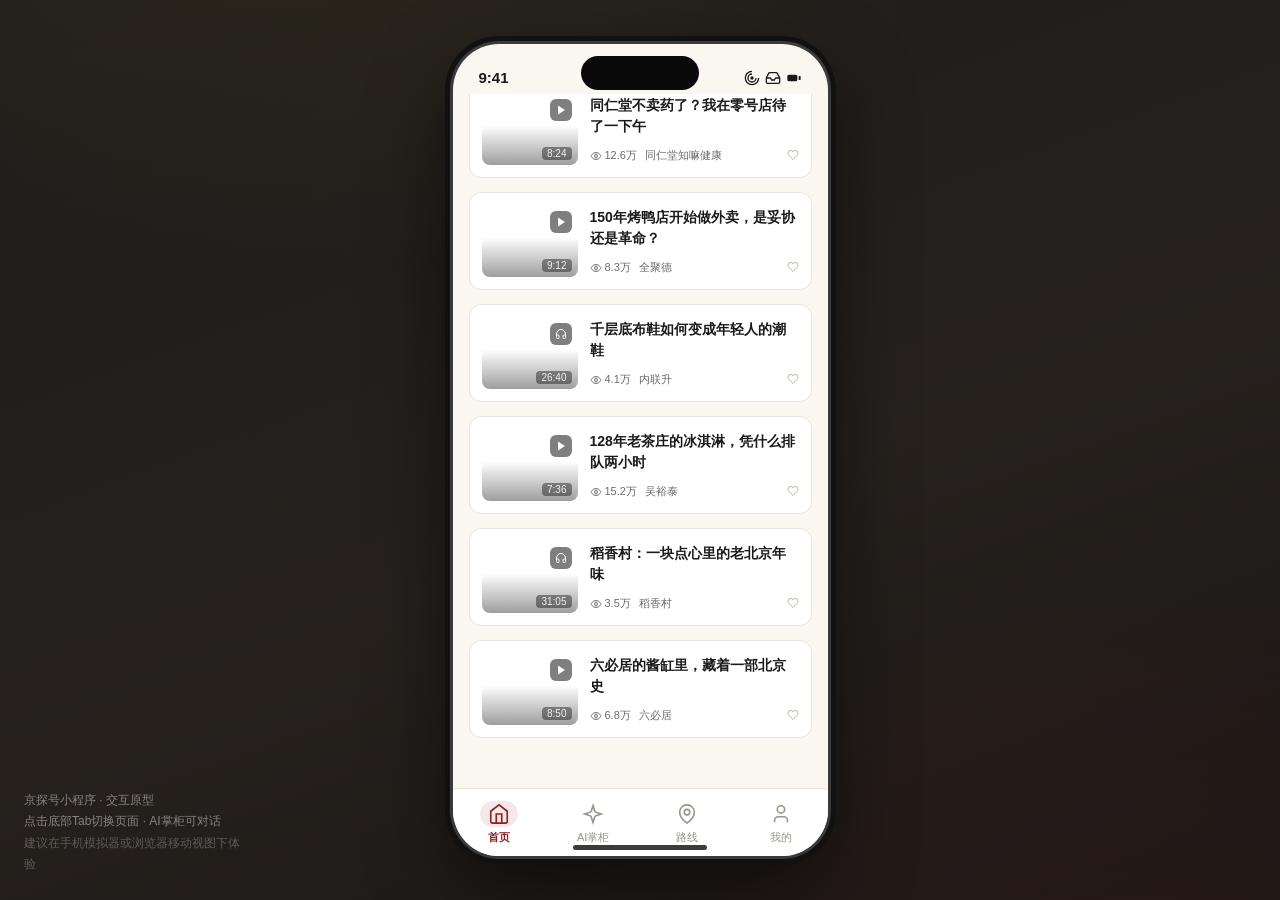
==== index.html @ 4067423e "Add files via upload" ====
<!DOCTYPE html>
<html lang="zh-CN"><head>
<meta charset="UTF-8">
<meta name="viewport" content="width=device-width, initial-scale=1.0">
<title>京探号 · 小程序原型</title>
<style>/* ============================================================
   京探号小程序 · 样式（设计令牌 + 组件规范）
   Design Contract 唯一来源，禁止各处自创颜色/字号
   ============================================================ */

:root {
  --primary: #8B2323;
  --primary-dark: #6B1A1A;
  --primary-light: #F5E8E8;
  --gold: #B8860B;
  --gold-light: #D4A017;
  --bg: #FAF6F0;
  --surface: #FFFFFF;
  --border: #E8E4DE;
  --text: #1A1A1A;
  --text-sub: #6B6B6B;
  --success: #4A7C59;
  --danger: #B3261E;
  --font-display: "Songti SC", "STSong", "SimSun", serif;
  --font-body: "PingFang SC", "Hiragino Sans GB", "Microsoft YaHei", sans-serif;
  --r-sm: 6px; --r-md: 10px; --r-lg: 16px;
  --shadow-sm: 0 1px 3px rgba(26, 26, 26, .06);
  --shadow-md: 0 6px 20px rgba(26, 26, 26, .08);
}

* { margin: 0; padding: 0; box-sizing: border-box; -webkit-tap-highlight-color: transparent; }

html, body { height: 100%; }

body {
  font-family: var(--font-body);
  color: var(--text);
  background:
    radial-gradient(1200px 600px at 20% -10%, rgba(184,134,11,.10), transparent 60%),
    radial-gradient(1000px 700px at 90% 110%, rgba(139,35,35,.12), transparent 60%),
    linear-gradient(160deg, #1c1c1c 0%, #26211d 55%, #1a1715 100%);
  display: flex;
  align-items: center;
  justify-content: center;
  min-height: 100vh;
  padding: 24px;
}

/* ============ 手机框架 ============ */
.phone-frame {
  position: relative;
  width: 375px;
  height: 812px;
  background: var(--bg);
  border-radius: 46px;
  box-shadow:
    0 0 0 3px #3a3a3a,
    0 0 0 8px #111,
    0 30px 80px rgba(0,0,0,.6);
  overflow: hidden;
  display: flex;
  flex-direction: column;
}

/* 灵动岛 */
.notch {
  position: absolute;
  top: 12px;
  left: 50%;
  transform: translateX(-50%);
  width: 118px;
  height: 34px;
  background: #0a0a0a;
  border-radius: 20px;
  z-index: 100;
}

.status-bar {
  height: 50px;
  padding: 0 26px;
  display: flex;
  align-items: flex-end;
  justify-content: space-between;
  padding-bottom: 8px;
  font-size: 13px;
  font-weight: 600;
  color: var(--text);
  flex-shrink: 0;
}
.status-bar .time { font-size: 15px; font-weight: 700; }
.status-icons { display: flex; gap: 5px; align-items: center; }
.status-icons svg { width: 16px; height: 16px; }

/* ============ 主视图容器 ============ */
.app-main {
  flex: 1;
  overflow-y: auto;
  overflow-x: hidden;
  -webkit-overflow-scrolling: touch;
  scrollbar-width: none;
}
.app-main::-webkit-scrollbar { display: none; }

.view { display: none; padding-bottom: 20px; }
.view.active { display: block; animation: viewIn .28s ease; }
@keyframes viewIn {
  from { opacity: 0; transform: translateY(10px); }
  to { opacity: 1; transform: translateY(0); }
}

/* ============ 底部 Tab ============ */
.tab-bar {
  height: 68px;
  background: var(--surface);
  border-top: 1px solid var(--border);
  display: flex;
  flex-shrink: 0;
  padding-bottom: env(safe-area-inset-bottom);
}
.tab-item {
  flex: 1;
  display: flex;
  flex-direction: column;
  align-items: center;
  justify-content: center;
  gap: 3px;
  color: #9a948a;
  cursor: pointer;
  border: none;
  background: none;
  font-family: var(--font-body);
  font-size: 11px;
  transition: color .2s;
}
.tab-item svg { width: 22px; height: 22px; }
.tab-item.active { color: var(--primary); font-weight: 600; }
.tab-item.active .tab-icon-wrap { background: var(--primary-light); }
.tab-icon-wrap {
  width: 38px; height: 26px;
  border-radius: 13px;
  display: flex; align-items: center; justify-content: center;
  transition: background .2s;
}

/* Home 指示条 */
.home-indicator {
  position: absolute;
  bottom: 6px;
  left: 50%;
  transform: translateX(-50%);
  width: 134px;
  height: 5px;
  background: #1a1a1a;
  border-radius: 3px;
  opacity: .85;
  z-index: 50;
}

/* ============ 通用组件 ============ */
.card {
  background: var(--surface);
  border: 1px solid var(--border);
  border-radius: 12px;
  padding: 14px;
  box-shadow: var(--shadow-sm);
}

.btn-primary {
  display: inline-flex;
  align-items: center;
  justify-content: center;
  gap: 6px;
  background: var(--primary);
  color: #fff;
  border: none;
  border-radius: var(--r-md);
  padding: 10px 18px;
  font-size: 14px;
  font-weight: 600;
  font-family: var(--font-body);
  cursor: pointer;
  transition: transform .1s, background .2s, opacity .2s;
}
.btn-primary:active { transform: scale(.96); background: var(--primary-dark); }
.btn-primary:disabled { opacity: .5; }
.btn-ghost {
  display: inline-flex;
  align-items: center;
  justify-content: center;
  gap: 6px;
  background: var(--surface);
  color: var(--primary);
  border: 1px solid var(--primary);
  border-radius: var(--r-md);
  padding: 10px 18px;
  font-size: 14px;
  font-weight: 600;
  font-family: var(--font-body);
  cursor: pointer;
  transition: background .2s;
}
.btn-ghost:active { background: var(--primary-light); }

.tag {
  display: inline-block;
  font-size: 11px;
  padding: 2px 8px;
  border-radius: 999px;
  background: rgba(139,35,35,.08);
  color: var(--primary);
  font-weight: 500;
}
.tag.gold { background: rgba(184,134,11,.12); color: #8a6508; }
.tag.green { background: rgba(74,124,89,.12); color: var(--success); }

.section-title {
  font-family: var(--font-display);
  font-size: 17px;
  font-weight: 700;
  color: var(--text);
  display: flex;
  align-items: center;
  gap: 8px;
  margin: 26px 16px 14px;
}
.section-title::before {
  content: "";
  width: 3px; height: 16px;
  background: var(--primary);
  border-radius: 2px;
}
.section-title .more {
  margin-left: auto;
  font-size: 12px;
  color: var(--text-sub);
  font-family: var(--font-body);
  font-weight: 400;
}

.empty {
  text-align: center;
  padding: 40px 20px;
  color: var(--text-sub);
  font-size: 13px;
}
.empty svg { width: 40px; height: 40px; margin-bottom: 10px; opacity: .4; }

/* ============ 首页 ============ */
.home-head {
  padding: 14px 16px 8px;
  display: flex;
  align-items: center;
  gap: 10px;
}
.logo {
  font-family: var(--font-display);
  font-size: 20px;
  font-weight: 700;
  color: var(--primary);
  letter-spacing: 1px;
  display: flex; align-items: center; gap: 6px;
  flex-shrink: 0;
}
.logo .excl {
  display: inline-flex; align-items: center; justify-content: center;
  width: 22px; height: 22px;
  background: var(--primary);
  color: #fff;
  border-radius: 6px;
  font-size: 15px;
  font-weight: 800;
}
.search-bar {
  flex: 1;
  display: flex;
  align-items: center;
  gap: 6px;
  background: var(--surface);
  border: 1px solid var(--border);
  border-radius: 999px;
  padding: 8px 14px;
  color: var(--text-sub);
  font-size: 13px;
}
.search-bar svg { width: 15px; height: 15px; }

/* banner 轮播 */
.banner-wrap { padding: 12px 16px 4px; overflow: hidden; }
.banner-track { display: flex; transition: transform .4s ease; }
.banner {
  position: relative;
  height: 150px;
  width: 100%;
  flex-shrink: 0;
  border-radius: var(--r-lg);
  overflow: hidden;
  background: linear-gradient(135deg, var(--primary) 0%, #a03a2a 100%);
  background-size: cover;
  background-position: center;
  cursor: pointer;
}
.banner.photo .banner-deco { opacity: 0; }
.banner.photo::after {
  content: "";
  position: absolute; inset: 0;
  background: linear-gradient(to top, rgba(0,0,0,.5) 0%, transparent 60%);
}
.banner::after {
  content: "";
  position: absolute; inset: 0;
  background:
    radial-gradient(300px 120px at 85% 10%, rgba(255,255,255,.18), transparent),
    linear-gradient(135deg, rgba(0,0,0,0) 55%, rgba(0,0,0,.35));
}
.banner .banner-deco {
  position: absolute;
  right: -18px; bottom: -26px;
  font-family: var(--font-display);
  font-size: 92px;
  color: rgba(255,255,255,.14);
  font-weight: 800;
}
.banner .banner-text {
  position: absolute;
  left: 18px; bottom: 16px;
  z-index: 2;
  color: #fff;
}
.banner .banner-text h3 { font-family: var(--font-display); font-size: 20px; font-weight: 700; letter-spacing: 1px; }
.banner .banner-text p { font-size: 12px; opacity: .85; margin-top: 3px; }
.banner-dots {
  display: flex; gap: 5px;
  justify-content: center;
  margin-top: 8px;
}
.banner-dots i {
  width: 6px; height: 6px;
  border-radius: 3px;
  background: #d8d2c8;
  transition: all .3s;
}
.banner-dots i.on { width: 16px; background: var(--primary); }

/* 内容卡片流 */
.content-list { padding: 6px 16px 16px; }
.content-card {
  display: flex;
  gap: 12px;
  background: var(--surface);
  border: 1px solid var(--border);
  border-radius: 12px;
  padding: 12px;
  margin-bottom: 14px;
  cursor: pointer;
  transition: transform .15s;
  animation: cardIn .4s ease both;
}
@keyframes cardIn {
  from { opacity: 0; transform: translateY(8px); }
  to { opacity: 1; transform: translateY(0); }
}
.content-card:active { transform: scale(.985); }
.cc-cover {
  width: 96px; height: 72px;
  border-radius: 8px;
  flex-shrink: 0;
  position: relative;
  overflow: hidden;
  background: linear-gradient(135deg, #8a5a3a, #5a3a28);
  background-size: cover;
  background-position: center;
}
.cc-cover.gold { background: linear-gradient(135deg, #a97c2e, #7a5620); background-size: cover; background-position: center; }
.cc-cover.green { background: linear-gradient(135deg, #4a7c59, #33563e); background-size: cover; background-position: center; }
.cc-cover.photo::after {
  content: "";
  position: absolute; inset: 0;
  background: linear-gradient(to top, rgba(0,0,0,.38), transparent 55%);
}
.cc-cover.photo .cc-char { opacity: 0; }
.cc-cover .cc-char {
  position: absolute; inset: 0;
  display: flex; align-items: center; justify-content: center;
  font-family: var(--font-display);
  font-size: 26px;
  color: rgba(255,255,255,.85);
  font-weight: 700;
}
.cc-cover .cc-type {
  position: absolute;
  right: 6px; top: 6px;
  width: 22px; height: 22px;
  border-radius: 6px;
  background: rgba(0,0,0,.5);
  display: flex; align-items: center; justify-content: center;
  color: #fff;
  z-index: 2;
}
.cc-cover .cc-type svg { width: 12px; height: 12px; }
.cc-cover .cc-dur {
  position: absolute;
  right: 6px; bottom: 5px;
  font-size: 10px;
  color: rgba(255,255,255,.9);
  background: rgba(0,0,0,.4);
  padding: 1px 5px;
  border-radius: 4px;
  z-index: 2;
}
.cc-body { flex: 1; min-width: 0; display: flex; flex-direction: column; justify-content: space-between; padding: 2px 0; }
.cc-body h4 {
  font-size: 14px;
  font-weight: 600;
  line-height: 1.5;
  display: -webkit-box;
  -webkit-line-clamp: 2;
  -webkit-box-orient: vertical;
  overflow: hidden;
}
.cc-meta {
  display: flex; align-items: center; gap: 8px;
  font-size: 11px;
  color: var(--text-sub);
}
.cc-meta .plays { display: flex; align-items: center; gap: 3px; }
.cc-meta svg { width: 12px; height: 12px; }

/* 快捷入口 */
.quick-row {
  display: flex;
  gap: 12px;
  padding: 6px 16px 8px;
}
.quick-item {
  flex: 1;
  background: var(--surface);
  border: 1px solid var(--border);
  border-radius: 12px;
  padding: 12px 8px;
  text-align: center;
  cursor: pointer;
  transition: transform .15s;
}
.quick-item:active { transform: scale(.95); }
.quick-item .qi-icon {
  width: 38px; height: 38px;
  margin: 0 auto 6px;
  border-radius: 12px;
  display: flex; align-items: center; justify-content: center;
  color: #fff;
}
.quick-item .qi-icon svg { width: 19px; height: 19px; }
.quick-item p { font-size: 12px; font-weight: 600; }

/* ============ AI 掌柜页 ============ */
.ai-head {
  padding: 10px 16px 0;
}
.ai-title {
  font-family: var(--font-display);
  font-size: 19px;
  font-weight: 700;
  margin-bottom: 10px;
  display: flex; align-items: center; gap: 8px;
}
.ai-title .spark { color: var(--gold); display: inline-flex; }
.ai-title .spark svg { width: 18px; height: 18px; }

.agent-scroll {
  display: flex;
  gap: 10px;
  overflow-x: auto;
  padding: 4px 16px 10px;
  scrollbar-width: none;
}
.agent-scroll::-webkit-scrollbar { display: none; }
.agent-chip {
  flex-shrink: 0;
  display: flex; align-items: center; gap: 8px;
  background: var(--surface);
  border: 1.5px solid var(--border);
  border-radius: 999px;
  padding: 6px 14px 6px 6px;
  cursor: pointer;
  transition: all .2s;
}
.agent-chip .avatar {
  width: 30px; height: 30px;
  border-radius: 50%;
  display: flex; align-items: center; justify-content: center;
  color: #fff;
  font-family: var(--font-display);
  font-size: 14px;
  font-weight: 700;
}
.agent-chip span { font-size: 13px; font-weight: 600; white-space: nowrap; }
.agent-chip.active {
  border-color: var(--primary);
  background: var(--primary-light);
}

.chat-wrap {
  padding: 10px 16px 4px;
  display: flex;
  flex-direction: column;
  gap: 14px;
}
.msg { display: flex; gap: 8px; animation: msgIn .3s ease; }
@keyframes msgIn {
  from { opacity: 0; transform: translateY(6px); }
  to { opacity: 1; transform: translateY(0); }
}
.msg .avatar {
  width: 30px; height: 30px;
  border-radius: 50%;
  flex-shrink: 0;
  display: flex; align-items: center; justify-content: center;
  color: #fff;
  font-family: var(--font-display);
  font-size: 13px;
  font-weight: 700;
  margin-top: 2px;
}
.msg .bubble {
  max-width: 78%;
  background: var(--surface);
  border: 1px solid var(--border);
  border-radius: 14px;
  border-top-left-radius: 4px;
  padding: 10px 14px;
  font-size: 14px;
  line-height: 1.7;
}
.msg.user { flex-direction: row-reverse; }
.msg.user .bubble {
  background: var(--primary);
  color: #fff;
  border: none;
  border-radius: 14px;
  border-top-right-radius: 4px;
}
.msg.typing .bubble {
  display: flex; gap: 4px; align-items: center;
  min-width: 44px;
}
.msg.typing i {
  width: 6px; height: 6px;
  border-radius: 50%;
  background: #c9c2b8;
  animation: blink 1s infinite;
}
.msg.typing i:nth-child(2) { animation-delay: .2s; }
.msg.typing i:nth-child(3) { animation-delay: .4s; }
@keyframes blink { 0%,80%,100% { opacity: .3; } 40% { opacity: 1; } }

.quick-prompts {
  display: flex;
  gap: 8px;
  flex-wrap: wrap;
  padding: 10px 16px 4px;
}
.quick-prompts .prompt {
  font-size: 12px;
  color: var(--primary);
  background: var(--surface);
  border: 1px solid rgba(139,35,35,.3);
  border-radius: 999px;
  padding: 6px 12px;
  cursor: pointer;
  transition: background .2s;
}
.quick-prompts .prompt:active { background: var(--primary-light); }

.chat-input-row {
  display: flex;
  gap: 8px;
  padding: 10px 16px 6px;
  align-items: flex-end;
}
.chat-input-row input {
  flex: 1;
  background: var(--surface);
  border: 1px solid var(--border);
  border-radius: 999px;
  padding: 11px 16px;
  font-size: 14px;
  font-family: var(--font-body);
  outline: none;
  transition: border-color .2s;
}
.chat-input-row input:focus { border-color: var(--primary); }
.chat-send {
  width: 42px; height: 42px;
  border-radius: 50%;
  background: var(--primary);
  border: none;
  color: #fff;
  display: flex; align-items: center; justify-content: center;
  cursor: pointer;
  flex-shrink: 0;
  transition: transform .1s, background .2s;
}
.chat-send:active { transform: scale(.92); background: var(--primary-dark); }
.chat-send:disabled { opacity: .5; }
.chat-send svg { width: 19px; height: 19px; }

/* ============ 路线页 ============ */
.route-list { padding: 6px 16px 16px; }
.route-card {
  background: var(--surface);
  border: 1px solid var(--border);
  border-radius: 14px;
  overflow: hidden;
  margin-bottom: 16px;
  cursor: pointer;
  transition: transform .15s;
  animation: cardIn .4s ease both;
}
.route-card:active { transform: scale(.985); }
.route-cover {
  height: 96px;
  position: relative;
  background: linear-gradient(135deg, #8a5a3a, #5a3a28);
  background-size: cover;
  background-position: center;
}
.route-cover.gold { background: linear-gradient(135deg, #a97c2e, #7a5620); background-size: cover; background-position: center; }
.route-cover.green { background: linear-gradient(135deg, #4a7c59, #33563e); background-size: cover; background-position: center; }
.route-cover.photo::after {
  content: "";
  position: absolute; inset: 0;
  background: linear-gradient(to top, rgba(0,0,0,.4), transparent 50%);
}
.route-cover.photo .rc-char { opacity: 0; }
.route-cover .rc-char {
  position: absolute; inset: 0;
  display: flex; align-items: center; justify-content: center;
  font-family: var(--font-display);
  font-size: 34px;
  color: rgba(255,255,255,.8);
  font-weight: 700;
}
.route-cover .rc-tag {
  position: absolute;
  left: 10px; top: 10px;
  background: rgba(0,0,0,.5);
  color: #fff;
  font-size: 11px;
  padding: 3px 9px;
  border-radius: 999px;
  z-index: 2;
}
.route-cover .rc-dur {
  position: absolute;
  right: 10px; bottom: 10px;
  background: rgba(0,0,0,.5);
  color: #fff;
  font-size: 11px;
  padding: 3px 9px;
  border-radius: 999px;
  display: flex; align-items: center; gap: 4px;
  z-index: 2;
}
.route-cover .rc-dur svg { width: 11px; height: 11px; }
.route-body { padding: 12px 14px; }
.route-body h4 { font-size: 15px; font-weight: 700; margin-bottom: 6px; }
.route-stats {
  display: flex; align-items: center; gap: 10px;
  font-size: 12px;
  color: var(--text-sub);
  margin-bottom: 8px;
}
.route-stats .rating { color: var(--gold); font-weight: 700; display: flex; align-items: center; gap: 3px; }
.route-stats .rating svg { width: 13px; height: 13px; }
.route-price-row {
  display: flex; align-items: center; justify-content: space-between;
}
.route-price { color: var(--primary); font-weight: 800; font-size: 16px; }
.route-price small { font-size: 12px; font-weight: 500; }
.route-join {
  font-size: 12px;
  background: var(--primary);
  color: #fff;
  border: none;
  border-radius: 999px;
  padding: 6px 16px;
  font-weight: 600;
  cursor: pointer;
  font-family: var(--font-body);
}
.route-join:active { background: var(--primary-dark); }
.route-join:disabled { opacity: .5; }

/* ============ 详情覆盖层 ============ */
.detail-overlay {
  position: absolute;
  inset: 0;
  background: var(--bg);
  z-index: 80;
  display: none;
  flex-direction: column;
  animation: detailIn .3s ease;
}
.detail-overlay.open { display: flex; }
@keyframes detailIn {
  from { transform: translateX(100%); }
  to { transform: translateX(0); }
}
.detail-hero {
  height: 190px;
  position: relative;
  background: linear-gradient(135deg, var(--primary), #a03a2a);
  background-size: cover;
  background-position: center;
  flex-shrink: 0;
}
.detail-hero.gold { background: linear-gradient(135deg, #a97c2e, #7a5620); background-size: cover; background-position: center; }
.detail-hero.green { background: linear-gradient(135deg, #4a7c59, #33563e); background-size: cover; background-position: center; }
.detail-hero.photo::after {
  content: "";
  position: absolute; inset: 0;
  background: linear-gradient(to bottom, rgba(0,0,0,.25), transparent 40%, rgba(0,0,0,.15));
}
.detail-hero.photo .dh-char { opacity: 0; }
.detail-hero .dh-char {
  position: absolute; inset: 0;
  display: flex; align-items: center; justify-content: center;
  font-family: var(--font-display);
  font-size: 64px;
  color: rgba(255,255,255,.75);
  font-weight: 800;
}
.detail-back {
  position: absolute;
  left: 16px; top: 14px;
  width: 34px; height: 34px;
  border-radius: 50%;
  background: rgba(0,0,0,.4);
  color: #fff;
  border: none;
  display: flex; align-items: center; justify-content: center;
  cursor: pointer;
  z-index: 5;
}
.detail-back svg { width: 18px; height: 18px; }
.detail-body { padding: 18px 18px 40px; overflow-y: auto; }
.detail-body h2 { font-family: var(--font-display); font-size: 22px; font-weight: 700; margin-bottom: 6px; }
.detail-desc { font-size: 14px; color: var(--text-sub); line-height: 1.8; margin: 10px 0 16px; }
.detail-spots { display: flex; flex-direction: column; gap: 10px; }
.detail-spot {
  display: flex; gap: 10px; align-items: flex-start;
  background: var(--surface);
  border: 1px solid var(--border);
  border-radius: 10px;
  padding: 12px;
  font-size: 13px;
}
.detail-spot .ds-num {
  width: 22px; height: 22px;
  border-radius: 50%;
  background: var(--primary-light);
  color: var(--primary);
  display: flex; align-items: center; justify-content: center;
  font-size: 12px;
  font-weight: 700;
  flex-shrink: 0;
}
.detail-cta {
  position: absolute;
  left: 0; right: 0; bottom: 0;
  background: var(--surface);
  border-top: 1px solid var(--border);
  padding: 12px 18px calc(12px + env(safe-area-inset-bottom));
  display: flex; align-items: center; gap: 12px;
}
.detail-cta .dc-info { flex: 1; }
.detail-cta .dc-info .price { color: var(--primary); font-weight: 800; font-size: 18px; }
.detail-cta .dc-info .sub { font-size: 11px; color: var(--text-sub); }

/* ============ 我的页 ============ */
.mine-head {
  margin: 12px 16px;
  background: linear-gradient(135deg, var(--primary) 0%, #9c3225 100%);
  border-radius: 16px;
  padding: 20px;
  color: #fff;
  display: flex;
  align-items: center;
  gap: 14px;
  box-shadow: var(--shadow-md);
}
.mine-avatar {
  width: 56px; height: 56px;
  border-radius: 50%;
  background: rgba(255,255,255,.18);
  border: 2px solid rgba(255,255,255,.6);
  display: flex; align-items: center; justify-content: center;
  font-family: var(--font-display);
  font-size: 24px;
  font-weight: 700;
  flex-shrink: 0;
}
.mine-info h3 { font-size: 17px; font-weight: 700; }
.mine-info .level { font-size: 12px; opacity: .85; margin: 4px 0 8px; }
.level-bar {
  width: 140px; height: 6px;
  background: rgba(255,255,255,.25);
  border-radius: 3px;
  overflow: hidden;
}
.level-bar i {
  display: block; height: 100%;
  background: linear-gradient(90deg, var(--gold-light), #ffe08a);
  border-radius: 3px;
  transition: width .6s ease;
}
.mine-points {
  margin-left: auto;
  text-align: center;
  flex-shrink: 0;
}
.mine-points .num { font-family: var(--font-display); font-size: 22px; font-weight: 800; }
.mine-points .lbl { font-size: 11px; opacity: .85; }

.mine-grid {
  display: grid;
  grid-template-columns: 1fr 1fr 1fr 1fr;
  gap: 10px;
  padding: 4px 16px 14px;
}
.mine-grid .mg-item {
  background: var(--surface);
  border: 1px solid var(--border);
  border-radius: 12px;
  padding: 12px 4px;
  text-align: center;
  cursor: pointer;
}
.mine-grid .mg-item:active { background: var(--primary-light); }
.mine-grid .mg-item svg { width: 20px; height: 20px; color: var(--primary); margin-bottom: 5px; }
.mine-grid .mg-item p { font-size: 11px; color: var(--text-sub); }

.mine-list {
  padding: 0 16px;
}
.mine-list .ml-item {
  display: flex;
  align-items: center;
  gap: 12px;
  background: var(--surface);
  border: 1px solid var(--border);
  border-radius: 12px;
  padding: 14px;
  margin-bottom: 10px;
  cursor: pointer;
}
.mine-list .ml-item:active { background: var(--primary-light); }
.mine-list .ml-item svg { width: 18px; height: 18px; color: var(--primary); }
.mine-list .ml-item .ml-label { flex: 1; font-size: 14px; font-weight: 500; }
.mine-list .ml-item .ml-sub { font-size: 12px; color: var(--text-sub); }
.mine-list .ml-item .chev { color: #c9c2b8; }
.mine-list .ml-item .chev svg { width: 16px; height: 16px; color: #c9c2b8; }

/* toast */
.toast {
  position: absolute;
  left: 50%;
  top: 45%;
  transform: translate(-50%, -50%);
  background: rgba(26,26,26,.88);
  color: #fff;
  font-size: 13px;
  padding: 10px 20px;
  border-radius: 10px;
  z-index: 200;
  opacity: 0;
  pointer-events: none;
  transition: opacity .3s;
  white-space: nowrap;
}
.toast.show { opacity: 1; }

/* ============ 内容详情覆盖层 ============ */
.content-detail { display: flex; flex-direction: column; height: 100%; }
.cd-player {
  height: 210px;
  flex-shrink: 0;
  position: relative;
  background-size: cover;
  background-position: center;
  display: flex;
  align-items: center;
  justify-content: center;
}
.cd-player::after {
  content: ""; position: absolute; inset: 0;
  background: rgba(0,0,0,.35);
}
.cd-play {
  width: 62px; height: 62px;
  border-radius: 50%;
  background: rgba(255,255,255,.25);
  border: 2px solid rgba(255,255,255,.7);
  backdrop-filter: blur(4px);
  display: flex; align-items: center; justify-content: center;
  color: #fff;
  z-index: 2;
  cursor: pointer;
  transition: transform .15s;
}
.cd-play:active { transform: scale(.92); }
.cd-play svg { width: 26px; height: 26px; margin-left: 3px; }
.cd-back {
  position: absolute;
  left: 14px; top: 14px;
  width: 34px; height: 34px;
  border-radius: 50%;
  background: rgba(0,0,0,.4);
  color: #fff;
  border: none;
  display: flex; align-items: center; justify-content: center;
  cursor: pointer;
  z-index: 5;
}
.cd-back svg { width: 18px; height: 18px; }
.cd-progress {
  position: absolute;
  left: 0; right: 0; bottom: 0;
  height: 4px;
  background: rgba(255,255,255,.3);
  z-index: 2;
}
.cd-progress i {
  display: block; height: 100%;
  width: 30%;
  background: var(--gold-light);
}
.cd-body { flex: 1; overflow-y: auto; padding: 18px; }
.cd-title { font-family: var(--font-display); font-size: 20px; font-weight: 700; line-height: 1.5; margin-bottom: 8px; }
.cd-meta { display: flex; align-items: center; gap: 10px; font-size: 12px; color: var(--text-sub); margin-bottom: 14px; flex-wrap: wrap; }
.cd-desc { font-size: 14px; color: #444; line-height: 1.9; margin-bottom: 20px; }
.cd-rec { margin-top: 6px; }
.cd-rec-item {
  display: flex; gap: 10px;
  background: var(--surface);
  border: 1px solid var(--border);
  border-radius: 10px;
  padding: 8px;
  margin-bottom: 8px;
  cursor: pointer;
}
.cd-rec-item:active { background: var(--primary-light); }
.cd-rec-cover {
  width: 64px; height: 48px;
  border-radius: 6px;
  flex-shrink: 0;
  background-size: cover; background-position: center;
}
.cd-rec-body { flex: 1; min-width: 0; display: flex; flex-direction: column; justify-content: center; gap: 4px; }
.cd-rec-body h5 { font-size: 12.5px; font-weight: 600; line-height: 1.4; display: -webkit-box; -webkit-line-clamp: 2; -webkit-box-orient: vertical; overflow: hidden; }
.cd-rec-body span { font-size: 11px; color: var(--text-sub); }
.cd-cta {
  flex-shrink: 0;
  display: flex; gap: 10px;
  padding: 12px 18px calc(12px + env(safe-area-inset-bottom));
  background: var(--surface);
  border-top: 1px solid var(--border);
}
.cd-cta .btn-primary { flex: 1; }

/* ============ 搜索覆盖层 ============ */
.search-overlay {
  position: absolute; inset: 0;
  background: var(--bg);
  z-index: 85;
  display: none;
  flex-direction: column;
  animation: detailIn .25s ease;
}
.search-overlay.open { display: flex; }
.search-head {
  display: flex; align-items: center; gap: 10px;
  padding: 12px 16px;
  background: var(--surface);
  border-bottom: 1px solid var(--border);
}
.search-head .search-input {
  flex: 1;
  display: flex; align-items: center; gap: 8px;
  background: var(--bg);
  border: 1px solid var(--border);
  border-radius: 999px;
  padding: 9px 14px;
}
.search-head .search-input svg { width: 15px; height: 15px; color: var(--text-sub); }
.search-head input {
  flex: 1;
  border: none;
  background: none;
  outline: none;
  font-size: 14px;
  font-family: var(--font-body);
  color: var(--text);
}
.search-cancel { font-size: 13px; color: var(--primary); font-weight: 600; cursor: pointer; border: none; background: none; font-family: var(--font-body); }
.search-body { flex: 1; overflow-y: auto; padding: 14px 16px; }
.search-group-title {
  font-family: var(--font-display);
  font-size: 15px; font-weight: 700;
  margin: 10px 0 10px;
  display: flex; align-items: center; gap: 8px;
}
.search-group-title::before { content: ""; width: 3px; height: 14px; background: var(--primary); border-radius: 2px; }
.search-item {
  display: flex; align-items: center; gap: 10px;
  background: var(--surface);
  border: 1px solid var(--border);
  border-radius: 10px;
  padding: 8px 10px;
  margin-bottom: 8px;
  cursor: pointer;
}
.search-item:active { background: var(--primary-light); }
.search-item .si-cover {
  width: 46px; height: 46px;
  border-radius: 8px;
  flex-shrink: 0;
  background-size: cover; background-position: center;
  display: flex; align-items: center; justify-content: center;
  font-family: var(--font-display);
  font-size: 18px;
  color: rgba(255,255,255,.8);
  font-weight: 700;
}
.search-item .si-info { flex: 1; min-width: 0; }
.search-item .si-info h5 { font-size: 13.5px; font-weight: 600; margin-bottom: 3px; white-space: nowrap; overflow: hidden; text-overflow: ellipsis; }
.search-item .si-info p { font-size: 11.5px; color: var(--text-sub); }
.search-item .si-tag {
  font-size: 10px;
  padding: 2px 7px;
  border-radius: 999px;
  background: rgba(139,35,35,.08);
  color: var(--primary);
  flex-shrink: 0;
}
.search-hot {
  display: flex; gap: 8px; flex-wrap: wrap;
  margin-top: 6px;
}
.search-hot .hot {
  font-size: 12px;
  background: var(--surface);
  border: 1px solid var(--border);
  border-radius: 999px;
  padding: 6px 12px;
  color: var(--text);
  cursor: pointer;
}
.search-hot .hot:active { background: var(--primary-light); }

/* ============ AI 页增强 ============ */
.ai-abilities {
  display: flex; gap: 8px;
  padding: 2px 16px 10px;
  overflow-x: auto;
  scrollbar-width: none;
}
.ai-abilities::-webkit-scrollbar { display: none; }
.ai-ability {
  flex-shrink: 0;
  display: flex; align-items: center; gap: 5px;
  font-size: 11px;
  color: var(--text-sub);
  background: var(--surface);
  border: 1px solid var(--border);
  border-radius: 999px;
  padding: 5px 11px;
  cursor: pointer;
}
.ai-ability svg { width: 13px; height: 13px; color: var(--gold); }
.ai-ability:active { background: var(--primary-light); }
.chat-voice {
  width: 42px; height: 42px;
  border-radius: 50%;
  background: var(--surface);
  border: 1px solid var(--border);
  color: var(--text-sub);
  display: flex; align-items: center; justify-content: center;
  cursor: pointer;
  flex-shrink: 0;
}
.chat-voice:active { background: var(--primary-light); }
.chat-voice svg { width: 19px; height: 19px; }

/* 头像用真实图 */
.agent-chip .avatar.photo { background-size: cover; background-position: center; }
.msg .avatar.photo { background-size: cover; background-position: center; }

/* ============ 路线详情增强 ============ */
.review-card {
  background: var(--surface);
  border: 1px solid var(--border);
  border-radius: 12px;
  padding: 14px;
  margin-bottom: 10px;
}
.review-head { display: flex; align-items: center; gap: 10px; margin-bottom: 8px; }
.review-avatar {
  width: 32px; height: 32px;
  border-radius: 50%;
  background: var(--primary-light);
  color: var(--primary);
  display: flex; align-items: center; justify-content: center;
  font-family: var(--font-display);
  font-size: 14px;
  font-weight: 700;
  flex-shrink: 0;
}
.review-head .rn { flex: 1; font-size: 13px; font-weight: 600; }
.review-stars { display: flex; gap: 1px; }
.review-stars svg { width: 12px; height: 12px; color: var(--gold); }
.review-stars svg.off { color: #ddd; }
.review-text { font-size: 13px; color: #555; line-height: 1.7; }

.rec-route-row { display: flex; gap: 10px; overflow-x: auto; padding-bottom: 4px; scrollbar-width: none; }
.rec-route-row::-webkit-scrollbar { display: none; }
.rec-route {
  flex-shrink: 0;
  width: 150px;
  background: var(--surface);
  border: 1px solid var(--border);
  border-radius: 12px;
  overflow: hidden;
  cursor: pointer;
}
.rec-route:active { background: var(--primary-light); }
.rec-route .rr-cover { height: 76px; background-size: cover; background-position: center; }
.rec-route .rr-body { padding: 8px 10px; }
.rec-route .rr-body h6 { font-size: 12px; font-weight: 600; line-height: 1.4; margin-bottom: 4px; display: -webkit-box; -webkit-line-clamp: 2; -webkit-box-orient: vertical; overflow: hidden; }
.rec-route .rr-body span { font-size: 11px; color: var(--primary); font-weight: 700; }

/* ============ 我的页增强：缩略图 ============ */
.mine-list .ml-cover {
  width: 40px; height: 40px;
  border-radius: 8px;
  background-size: cover; background-position: center;
  flex-shrink: 0;
  display: flex; align-items: center; justify-content: center;
  font-family: var(--font-display);
  font-size: 16px;
  color: rgba(255,255,255,.85);
  font-weight: 700;
}

/* ============ 通用子页面覆盖层（商城/订单/社群/商务） ============ */
.simple-page { display: flex; flex-direction: column; height: 100%; }
.page-head {
  flex-shrink: 0;
  display: flex; align-items: center; gap: 12px;
  padding: 14px 16px;
  background: var(--surface);
  border-bottom: 1px solid var(--border);
  position: relative;
}
.page-head .ph-back {
  width: 32px; height: 32px;
  border-radius: 50%;
  background: var(--bg);
  border: 1px solid var(--border);
  color: var(--text);
  display: flex; align-items: center; justify-content: center;
  cursor: pointer;
  flex-shrink: 0;
}
.page-head .ph-back:active { background: var(--primary-light); }
.page-head .ph-back svg { width: 17px; height: 17px; }
.page-head h3 {
  font-family: var(--font-display);
  font-size: 17px; font-weight: 700;
}
.page-head .ph-sub { margin-left: auto; font-size: 11px; color: var(--text-sub); }
.page-body { flex: 1; overflow-y: auto; padding: 14px 16px; }

/* 商城 */
.mall-grid { display: grid; grid-template-columns: 1fr 1fr; gap: 10px; }
.mall-item {
  background: var(--surface);
  border: 1px solid var(--border);
  border-radius: 12px;
  overflow: hidden;
  cursor: pointer;
  animation: cardIn .4s ease both;
}
.mall-item:active { background: var(--primary-light); }
.mall-cover {
  height: 92px;
  background-size: cover; background-position: center;
  position: relative;
}
.mall-cover .m-tag {
  position: absolute; left: 8px; top: 8px;
  font-size: 10px;
  background: var(--primary);
  color: #fff;
  padding: 2px 7px;
  border-radius: 999px;
}
.mall-cover .m-tag.gold { background: var(--gold); }
.mall-body { padding: 9px 10px; }
.mall-body h5 { font-size: 12.5px; font-weight: 600; line-height: 1.45; height: 36px; display: -webkit-box; -webkit-line-clamp: 2; -webkit-box-orient: vertical; overflow: hidden; margin-bottom: 6px; }
.mall-body .m-price { font-size: 15px; color: var(--primary); font-weight: 800; }
.mall-body .m-price small { font-size: 10px; font-weight: 500; color: var(--text-sub); }
.mall-body .m-sales { float: right; font-size: 10px; color: var(--text-sub); }

/* 产品详情 */
.pd-hero {
  height: 170px;
  background-size: cover; background-position: center;
  position: relative;
  flex-shrink: 0;
}
.pd-hero::after { content: ""; position: absolute; inset: 0; background: linear-gradient(to top, rgba(0,0,0,.35), transparent 60%); }
.pd-body { padding: 16px 18px; }
.pd-body h2 { font-family: var(--font-display); font-size: 19px; font-weight: 700; line-height: 1.5; margin-bottom: 8px; }
.pd-price { color: var(--primary); font-weight: 800; font-size: 22px; margin-bottom: 12px; }
.pd-price small { font-size: 12px; font-weight: 500; color: var(--text-sub); }
.pd-desc { font-size: 14px; color: #555; line-height: 1.9; margin-bottom: 16px; }
.pd-cta {
  flex-shrink: 0;
  display: flex; gap: 10px;
  padding: 12px 18px calc(12px + env(safe-area-inset-bottom));
  background: var(--surface);
  border-top: 1px solid var(--border);
}
.pd-cta .btn-primary { flex: 1; }

/* 订单 */
.order-card {
  background: var(--surface);
  border: 1px solid var(--border);
  border-radius: 12px;
  padding: 14px;
  margin-bottom: 10px;
  display: flex; gap: 12px;
  align-items: center;
}
.order-cover {
  width: 52px; height: 52px;
  border-radius: 8px;
  background-size: cover; background-position: center;
  flex-shrink: 0;
}
.order-info { flex: 1; min-width: 0; }
.order-info h5 { font-size: 13.5px; font-weight: 600; margin-bottom: 4px; white-space: nowrap; overflow: hidden; text-overflow: ellipsis; }
.order-info p { font-size: 11.5px; color: var(--text-sub); }
.order-status {
  font-size: 11px;
  color: var(--success);
  background: rgba(74,124,89,.12);
  padding: 3px 9px;
  border-radius: 999px;
  flex-shrink: 0;
  font-weight: 600;
}

/* 社群 */
.community-card {
  background: linear-gradient(135deg, var(--primary) 0%, #9c3225 100%);
  border-radius: 16px;
  padding: 22px;
  color: #fff;
  margin-bottom: 16px;
}
.community-card h3 { font-family: var(--font-display); font-size: 20px; font-weight: 700; margin-bottom: 6px; }
.community-card .cm-members { font-size: 12px; opacity: .85; margin-bottom: 12px; }
.community-card .cm-desc { font-size: 13px; line-height: 1.8; opacity: .92; }
.perk-grid { display: grid; grid-template-columns: 1fr 1fr; gap: 10px; margin-bottom: 16px; }
.perk-item {
  background: var(--surface);
  border: 1px solid var(--border);
  border-radius: 10px;
  padding: 12px;
  text-align: center;
  font-size: 12.5px;
  color: var(--text);
  font-weight: 600;
}
.perk-item svg { width: 20px; height: 20px; color: var(--primary); margin-bottom: 6px; }
.qr-placeholder {
  height: 120px;
  border-radius: 12px;
  background: repeating-conic-gradient(#f0eae0 0% 25%, #fff 0% 50%) 50% / 18px 18px;
  border: 1px solid var(--border);
  display: flex; align-items: center; justify-content: center;
  margin-bottom: 12px;
  position: relative;
  overflow: hidden;
}
.qr-placeholder .qr-mid {
  width: 44px; height: 44px;
  background: var(--primary);
  border-radius: 8px;
  display: flex; align-items: center; justify-content: center;
  color: #fff;
  font-family: var(--font-display);
  font-weight: 700;
  font-size: 16px;
}
.qr-note { text-align: center; font-size: 12px; color: var(--text-sub); margin-bottom: 16px; }

/* 商务合作 */
.biz-hero {
  background: linear-gradient(135deg, #B8860B 0%, #8a6508 100%);
  border-radius: 16px;
  padding: 24px 22px;
  color: #fff;
  margin-bottom: 16px;
}
.biz-hero h3 { font-family: var(--font-display); font-size: 22px; font-weight: 700; margin-bottom: 4px; }
.biz-hero .biz-price { font-size: 17px; font-weight: 800; margin-bottom: 10px; opacity: .95; }
.biz-hero p { font-size: 13px; line-height: 1.8; opacity: .92; }
.biz-flow { display: flex; flex-direction: column; gap: 8px; margin: 12px 0 16px; }
.biz-step {
  display: flex; align-items: center; gap: 10px;
  background: var(--surface);
  border: 1px solid var(--border);
  border-radius: 10px;
  padding: 11px 14px;
  font-size: 13px;
}
.biz-step .bs-num {
  width: 24px; height: 24px;
  border-radius: 50%;
  background: var(--primary-light);
  color: var(--primary);
  display: flex; align-items: center; justify-content: center;
  font-size: 12px;
  font-weight: 700;
  flex-shrink: 0;
}
.biz-contact {
  background: #FFFBF0;
  border: 1px dashed var(--gold);
  border-radius: 10px;
  padding: 13px 16px;
  font-size: 13px;
  color: #8a6508;
  text-align: center;
  margin-top: 8px;
}

/* 桌面端侧说明 */
.desk-note {
  position: fixed;
  left: 24px;
  bottom: 24px;
  color: rgba(255,255,255,.45);
  font-size: 12px;
  max-width: 220px;
  line-height: 1.8;
  display: none;
}
@media (min-width: 900px) { .desk-note { display: block; } }
</style>
</head>
<body>

  <div class="desk-note">
    京探号小程序 · 交互原型<br>
    点击底部Tab切换页面 · AI掌柜可对话<br>
    <span style="opacity:.6">建议在手机模拟器或浏览器移动视图下体验</span>
  </div>

  <div class="phone-frame">

    <!-- 灵动岛 -->
    <div class="notch"></div>

    <!-- 状态栏 -->
    <div class="status-bar">
      <span class="time">9:41</span>
      <div class="status-icons">
        <svg viewBox="0 0 24 24" fill="none" stroke="currentColor" stroke-width="2"><path d="M12 2a10 10 0 1 0 10 10"></path><path d="M12 6a6 6 0 1 0 6 6"></path><circle cx="12" cy="12" r="1.5" fill="currentColor"></circle></svg>
        <svg viewBox="0 0 24 24" fill="none" stroke="currentColor" stroke-width="2"><path d="M22 12h-6l-2 3h-4l-2-3H2"></path><path d="M5.45 5.11 2 12v6a2 2 0 0 0 2 2h16a2 2 0 0 0 2-2v-6l-3.45-6.89A2 2 0 0 0 16.76 4H7.24a2 2 0 0 0-1.79 1.11z"></path></svg>
        <svg viewBox="0 0 24 24" fill="currentColor"><rect x="2" y="7" width="15" height="10" rx="2.5"></rect><rect x="19" y="9" width="3" height="6" rx="1"></rect></svg>
      </div>
    </div>

    <!-- 主视图容器 -->
    <main class="app-main" id="appMain">
      <!-- 首页 -->
      <section class="view" id="view-home" data-view="home"></section>
      <!-- AI掌柜 -->
      <section class="view" id="view-ai" data-view="ai"></section>
      <!-- 路线 -->
      <section class="view" id="view-routes" data-view="routes"></section>
      <!-- 我的 -->
      <section class="view" id="view-mine" data-view="mine"></section>
    </main>

    <!-- 详情覆盖层 -->
    <div class="detail-overlay" id="detailOverlay"></div>

    <!-- 搜索覆盖层 -->
    <div class="search-overlay" id="searchOverlay">
      <div class="search-head">
        <div class="search-input">
          <svg viewBox="0 0 24 24" fill="none" stroke="currentColor" stroke-width="2"><circle cx="11" cy="11" r="8"></circle><path d="m21 21-4.3-4.3"></path></svg>
          <input type="text" id="searchInput" placeholder="搜索老字号、内容、路线…" maxlength="30">
        </div>
        <button class="search-cancel" id="searchCancel">取消</button>
      </div>
      <div class="search-body" id="searchBody"></div>
    </div>

    <!-- Toast -->
    <div class="toast" id="toast"></div>

    <!-- 底部 Tab -->
    <nav class="tab-bar" id="tabBar">
      <button class="tab-item" data-tab="home">
        <span class="tab-icon-wrap"><svg viewBox="0 0 24 24" fill="none" stroke="currentColor" stroke-width="1.8"><path d="m3 9 9-7 9 7v11a2 2 0 0 1-2 2H5a2 2 0 0 1-2-2z"></path><polyline points="9 22 9 12 15 12 15 22"></polyline></svg></span>
        首页
      </button>
      <button class="tab-item" data-tab="ai">
        <span class="tab-icon-wrap"><svg viewBox="0 0 24 24" fill="none" stroke="currentColor" stroke-width="1.8"><path d="m12 3-1.9 5.8a2 2 0 0 1-1.3 1.3L3 12l5.8 1.9a2 2 0 0 1 1.3 1.3L12 21l1.9-5.8a2 2 0 0 1 1.3-1.3L21 12l-5.8-1.9a2 2 0 0 1-1.3-1.3z"></path></svg></span>
        AI掌柜
      </button>
      <button class="tab-item" data-tab="routes">
        <span class="tab-icon-wrap"><svg viewBox="0 0 24 24" fill="none" stroke="currentColor" stroke-width="1.8"><path d="M20 10c0 6-8 12-8 12s-8-6-8-12a8 8 0 0 1 16 0Z"></path><circle cx="12" cy="10" r="3"></circle></svg></span>
        路线
      </button>
      <button class="tab-item" data-tab="mine">
        <span class="tab-icon-wrap"><svg viewBox="0 0 24 24" fill="none" stroke="currentColor" stroke-width="1.8"><path d="M19 21v-2a4 4 0 0 0-4-4H9a4 4 0 0 0-4 4v2"></path><circle cx="12" cy="7" r="4"></circle></svg></span>
        我的
      </button>
    </nav>

    <!-- Home 指示条 -->
    <div class="home-indicator"></div>

  </div>

  <script src="[data-uri]"></script>
  <script src="[data-uri]"></script>
  <script src="[data-uri]"></script>


</body></html>
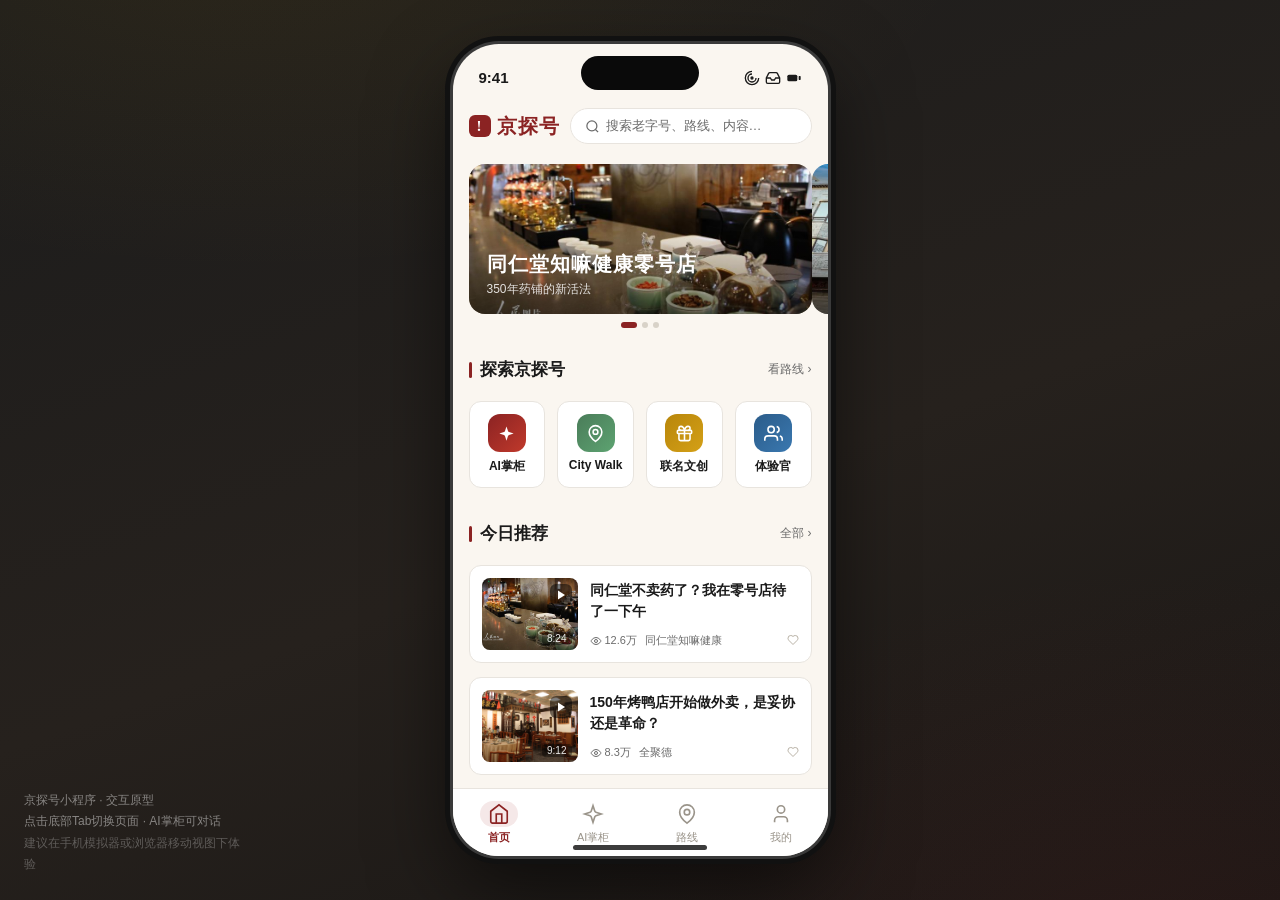
==== commit 68c13065: "Add files via upload" ====
--- a/index.html
+++ b/index.html
@@ -1,9 +1,11 @@
 <!DOCTYPE html>
-<html lang="zh-CN"><head>
+<html lang="zh-CN">
+<head>
 <meta charset="UTF-8">
 <meta name="viewport" content="width=device-width, initial-scale=1.0">
 <title>京探号 · 小程序原型</title>
-<style>/* ============================================================
+<style>
+/* ============================================================
    京探号小程序 · 样式（设计令牌 + 组件规范）
    Design Contract 唯一来源，禁止各处自创颜色/字号
    ============================================================ */
@@ -1361,6 +1363,7 @@
   display: none;
 }
 @media (min-width: 900px) { .desk-note { display: block; } }
+
 </style>
 </head>
 <body>
@@ -1380,9 +1383,9 @@
     <div class="status-bar">
       <span class="time">9:41</span>
       <div class="status-icons">
-        <svg viewBox="0 0 24 24" fill="none" stroke="currentColor" stroke-width="2"><path d="M12 2a10 10 0 1 0 10 10"></path><path d="M12 6a6 6 0 1 0 6 6"></path><circle cx="12" cy="12" r="1.5" fill="currentColor"></circle></svg>
-        <svg viewBox="0 0 24 24" fill="none" stroke="currentColor" stroke-width="2"><path d="M22 12h-6l-2 3h-4l-2-3H2"></path><path d="M5.45 5.11 2 12v6a2 2 0 0 0 2 2h16a2 2 0 0 0 2-2v-6l-3.45-6.89A2 2 0 0 0 16.76 4H7.24a2 2 0 0 0-1.79 1.11z"></path></svg>
-        <svg viewBox="0 0 24 24" fill="currentColor"><rect x="2" y="7" width="15" height="10" rx="2.5"></rect><rect x="19" y="9" width="3" height="6" rx="1"></rect></svg>
+        <svg viewBox="0 0 24 24" fill="none" stroke="currentColor" stroke-width="2"><path d="M12 2a10 10 0 1 0 10 10"/><path d="M12 6a6 6 0 1 0 6 6"/><circle cx="12" cy="12" r="1.5" fill="currentColor"/></svg>
+        <svg viewBox="0 0 24 24" fill="none" stroke="currentColor" stroke-width="2"><path d="M22 12h-6l-2 3h-4l-2-3H2"/><path d="M5.45 5.11 2 12v6a2 2 0 0 0 2 2h16a2 2 0 0 0 2-2v-6l-3.45-6.89A2 2 0 0 0 16.76 4H7.24a2 2 0 0 0-1.79 1.11z"/></svg>
+        <svg viewBox="0 0 24 24" fill="currentColor"><rect x="2" y="7" width="15" height="10" rx="2.5"/><rect x="19" y="9" width="3" height="6" rx="1"/></svg>
       </div>
     </div>
 
@@ -1405,7 +1408,7 @@
     <div class="search-overlay" id="searchOverlay">
       <div class="search-head">
         <div class="search-input">
-          <svg viewBox="0 0 24 24" fill="none" stroke="currentColor" stroke-width="2"><circle cx="11" cy="11" r="8"></circle><path d="m21 21-4.3-4.3"></path></svg>
+          <svg viewBox="0 0 24 24" fill="none" stroke="currentColor" stroke-width="2"><circle cx="11" cy="11" r="8"/><path d="m21 21-4.3-4.3"/></svg>
           <input type="text" id="searchInput" placeholder="搜索老字号、内容、路线…" maxlength="30">
         </div>
         <button class="search-cancel" id="searchCancel">取消</button>
@@ -1419,19 +1422,19 @@
     <!-- 底部 Tab -->
     <nav class="tab-bar" id="tabBar">
       <button class="tab-item" data-tab="home">
-        <span class="tab-icon-wrap"><svg viewBox="0 0 24 24" fill="none" stroke="currentColor" stroke-width="1.8"><path d="m3 9 9-7 9 7v11a2 2 0 0 1-2 2H5a2 2 0 0 1-2-2z"></path><polyline points="9 22 9 12 15 12 15 22"></polyline></svg></span>
+        <span class="tab-icon-wrap"><svg viewBox="0 0 24 24" fill="none" stroke="currentColor" stroke-width="1.8"><path d="m3 9 9-7 9 7v11a2 2 0 0 1-2 2H5a2 2 0 0 1-2-2z"/><polyline points="9 22 9 12 15 12 15 22"/></svg></span>
         首页
       </button>
       <button class="tab-item" data-tab="ai">
-        <span class="tab-icon-wrap"><svg viewBox="0 0 24 24" fill="none" stroke="currentColor" stroke-width="1.8"><path d="m12 3-1.9 5.8a2 2 0 0 1-1.3 1.3L3 12l5.8 1.9a2 2 0 0 1 1.3 1.3L12 21l1.9-5.8a2 2 0 0 1 1.3-1.3L21 12l-5.8-1.9a2 2 0 0 1-1.3-1.3z"></path></svg></span>
+        <span class="tab-icon-wrap"><svg viewBox="0 0 24 24" fill="none" stroke="currentColor" stroke-width="1.8"><path d="m12 3-1.9 5.8a2 2 0 0 1-1.3 1.3L3 12l5.8 1.9a2 2 0 0 1 1.3 1.3L12 21l1.9-5.8a2 2 0 0 1 1.3-1.3L21 12l-5.8-1.9a2 2 0 0 1-1.3-1.3z"/></svg></span>
         AI掌柜
       </button>
       <button class="tab-item" data-tab="routes">
-        <span class="tab-icon-wrap"><svg viewBox="0 0 24 24" fill="none" stroke="currentColor" stroke-width="1.8"><path d="M20 10c0 6-8 12-8 12s-8-6-8-12a8 8 0 0 1 16 0Z"></path><circle cx="12" cy="10" r="3"></circle></svg></span>
+        <span class="tab-icon-wrap"><svg viewBox="0 0 24 24" fill="none" stroke="currentColor" stroke-width="1.8"><path d="M20 10c0 6-8 12-8 12s-8-6-8-12a8 8 0 0 1 16 0Z"/><circle cx="12" cy="10" r="3"/></svg></span>
         路线
       </button>
       <button class="tab-item" data-tab="mine">
-        <span class="tab-icon-wrap"><svg viewBox="0 0 24 24" fill="none" stroke="currentColor" stroke-width="1.8"><path d="M19 21v-2a4 4 0 0 0-4-4H9a4 4 0 0 0-4 4v2"></path><circle cx="12" cy="7" r="4"></circle></svg></span>
+        <span class="tab-icon-wrap"><svg viewBox="0 0 24 24" fill="none" stroke="currentColor" stroke-width="1.8"><path d="M19 21v-2a4 4 0 0 0-4-4H9a4 4 0 0 0-4 4v2"/><circle cx="12" cy="7" r="4"/></svg></span>
         我的
       </button>
     </nav>
@@ -1441,9 +1444,1195 @@
 
   </div>
 
-  <script src="[data-uri]"></script>
-  <script src="[data-uri]"></script>
-  <script src="[data-uri]"></script>
-
-
-</body></html>+  <script>
+// ============================================================
+// 京探号小程序 · Mock 数据（唯一数据源）
+// 所有页面从这里读取数据，禁止散落硬编码
+// 普通 script 方案（非 module），全局访问：DB / getShop / getContent / getRoute
+// ============================================================
+
+const DB = {
+  // ---------- 老字号店铺 ----------
+  shops: [
+    { id: 'trt', name: '同仁堂知嘛健康', sub: '零号店', tag: '健康生活', rating: 4.9, hot: '网红打卡', img: '[data-uri]', desc: '350年药铺的自我革命：咖啡、餐饮、DIY、中医体检一站式健康生活空间。' },
+    { id: 'qjd', name: '全聚德', sub: '前门店', tag: '百年烤鸭', rating: 4.8, hot: '非遗烤鸭', img: '[data-uri]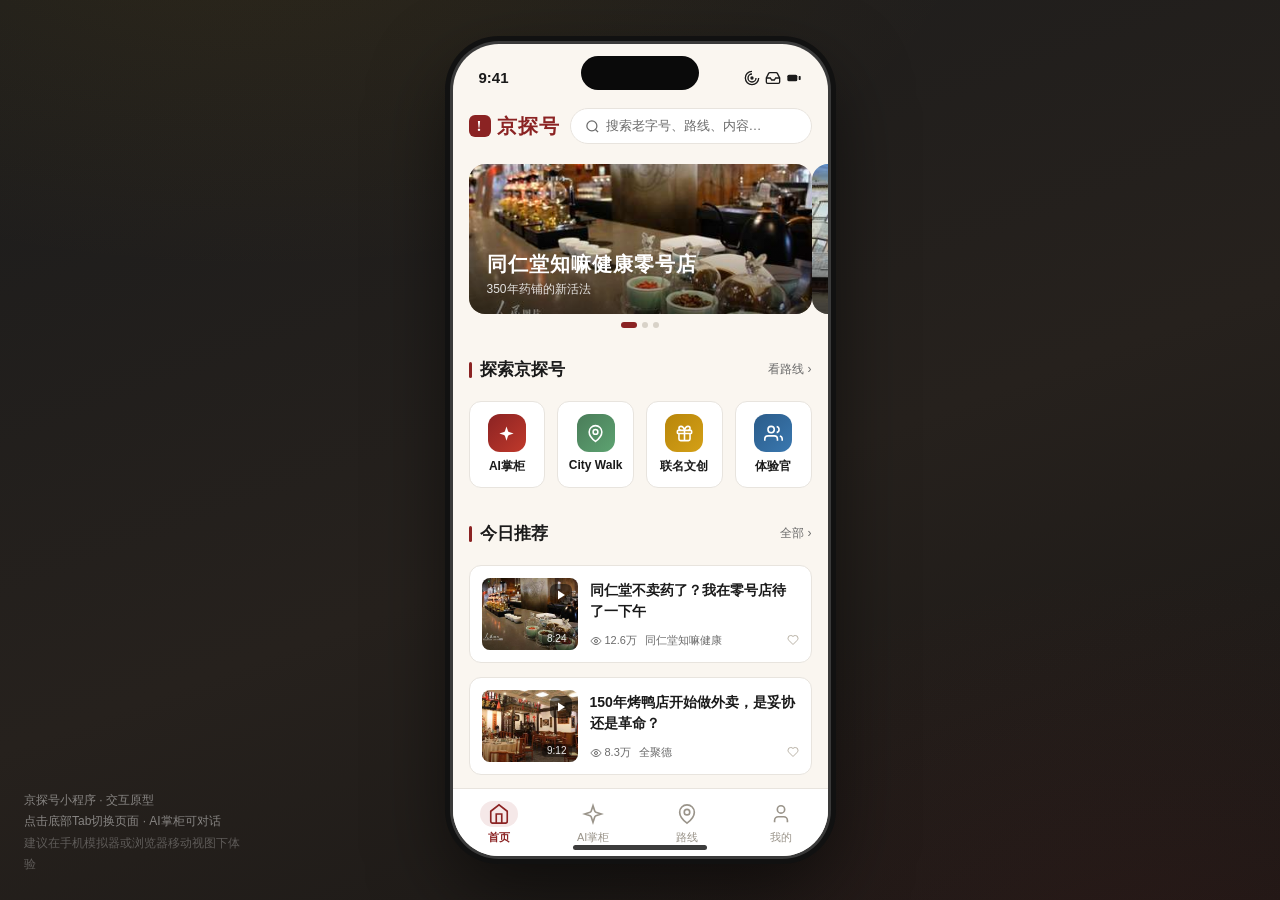
==== commit 72c36bbf: "Add files via upload" ====
--- a/index.html
+++ b/index.html
@@ -1,6 +1,5 @@
 <!DOCTYPE html>
-<html lang="zh-CN">
-<head>
+<html lang="zh-CN"><head>
 <meta charset="UTF-8">
 <meta name="viewport" content="width=device-width, initial-scale=1.0">
 <title>京探号 · 小程序原型</title>
@@ -1383,9 +1382,9 @@
     <div class="status-bar">
       <span class="time">9:41</span>
       <div class="status-icons">
-        <svg viewBox="0 0 24 24" fill="none" stroke="currentColor" stroke-width="2"><path d="M12 2a10 10 0 1 0 10 10"/><path d="M12 6a6 6 0 1 0 6 6"/><circle cx="12" cy="12" r="1.5" fill="currentColor"/></svg>
-        <svg viewBox="0 0 24 24" fill="none" stroke="currentColor" stroke-width="2"><path d="M22 12h-6l-2 3h-4l-2-3H2"/><path d="M5.45 5.11 2 12v6a2 2 0 0 0 2 2h16a2 2 0 0 0 2-2v-6l-3.45-6.89A2 2 0 0 0 16.76 4H7.24a2 2 0 0 0-1.79 1.11z"/></svg>
-        <svg viewBox="0 0 24 24" fill="currentColor"><rect x="2" y="7" width="15" height="10" rx="2.5"/><rect x="19" y="9" width="3" height="6" rx="1"/></svg>
+        <svg viewBox="0 0 24 24" fill="none" stroke="currentColor" stroke-width="2"><path d="M12 2a10 10 0 1 0 10 10"></path><path d="M12 6a6 6 0 1 0 6 6"></path><circle cx="12" cy="12" r="1.5" fill="currentColor"></circle></svg>
+        <svg viewBox="0 0 24 24" fill="none" stroke="currentColor" stroke-width="2"><path d="M22 12h-6l-2 3h-4l-2-3H2"></path><path d="M5.45 5.11 2 12v6a2 2 0 0 0 2 2h16a2 2 0 0 0 2-2v-6l-3.45-6.89A2 2 0 0 0 16.76 4H7.24a2 2 0 0 0-1.79 1.11z"></path></svg>
+        <svg viewBox="0 0 24 24" fill="currentColor"><rect x="2" y="7" width="15" height="10" rx="2.5"></rect><rect x="19" y="9" width="3" height="6" rx="1"></rect></svg>
       </div>
     </div>
 
@@ -1408,7 +1407,7 @@
     <div class="search-overlay" id="searchOverlay">
       <div class="search-head">
         <div class="search-input">
-          <svg viewBox="0 0 24 24" fill="none" stroke="currentColor" stroke-width="2"><circle cx="11" cy="11" r="8"/><path d="m21 21-4.3-4.3"/></svg>
+          <svg viewBox="0 0 24 24" fill="none" stroke="currentColor" stroke-width="2"><circle cx="11" cy="11" r="8"></circle><path d="m21 21-4.3-4.3"></path></svg>
           <input type="text" id="searchInput" placeholder="搜索老字号、内容、路线…" maxlength="30">
         </div>
         <button class="search-cancel" id="searchCancel">取消</button>
@@ -1422,19 +1421,19 @@
     <!-- 底部 Tab -->
     <nav class="tab-bar" id="tabBar">
       <button class="tab-item" data-tab="home">
-        <span class="tab-icon-wrap"><svg viewBox="0 0 24 24" fill="none" stroke="currentColor" stroke-width="1.8"><path d="m3 9 9-7 9 7v11a2 2 0 0 1-2 2H5a2 2 0 0 1-2-2z"/><polyline points="9 22 9 12 15 12 15 22"/></svg></span>
+        <span class="tab-icon-wrap"><svg viewBox="0 0 24 24" fill="none" stroke="currentColor" stroke-width="1.8"><path d="m3 9 9-7 9 7v11a2 2 0 0 1-2 2H5a2 2 0 0 1-2-2z"></path><polyline points="9 22 9 12 15 12 15 22"></polyline></svg></span>
         首页
       </button>
       <button class="tab-item" data-tab="ai">
-        <span class="tab-icon-wrap"><svg viewBox="0 0 24 24" fill="none" stroke="currentColor" stroke-width="1.8"><path d="m12 3-1.9 5.8a2 2 0 0 1-1.3 1.3L3 12l5.8 1.9a2 2 0 0 1 1.3 1.3L12 21l1.9-5.8a2 2 0 0 1 1.3-1.3L21 12l-5.8-1.9a2 2 0 0 1-1.3-1.3z"/></svg></span>
+        <span class="tab-icon-wrap"><svg viewBox="0 0 24 24" fill="none" stroke="currentColor" stroke-width="1.8"><path d="m12 3-1.9 5.8a2 2 0 0 1-1.3 1.3L3 12l5.8 1.9a2 2 0 0 1 1.3 1.3L12 21l1.9-5.8a2 2 0 0 1 1.3-1.3L21 12l-5.8-1.9a2 2 0 0 1-1.3-1.3z"></path></svg></span>
         AI掌柜
       </button>
       <button class="tab-item" data-tab="routes">
-        <span class="tab-icon-wrap"><svg viewBox="0 0 24 24" fill="none" stroke="currentColor" stroke-width="1.8"><path d="M20 10c0 6-8 12-8 12s-8-6-8-12a8 8 0 0 1 16 0Z"/><circle cx="12" cy="10" r="3"/></svg></span>
+        <span class="tab-icon-wrap"><svg viewBox="0 0 24 24" fill="none" stroke="currentColor" stroke-width="1.8"><path d="M20 10c0 6-8 12-8 12s-8-6-8-12a8 8 0 0 1 16 0Z"></path><circle cx="12" cy="10" r="3"></circle></svg></span>
         路线
       </button>
       <button class="tab-item" data-tab="mine">
-        <span class="tab-icon-wrap"><svg viewBox="0 0 24 24" fill="none" stroke="currentColor" stroke-width="1.8"><path d="M19 21v-2a4 4 0 0 0-4-4H9a4 4 0 0 0-4 4v2"/><circle cx="12" cy="7" r="4"/></svg></span>
+        <span class="tab-icon-wrap"><svg viewBox="0 0 24 24" fill="none" stroke="currentColor" stroke-width="1.8"><path d="M19 21v-2a4 4 0 0 0-4-4H9a4 4 0 0 0-4 4v2"></path><circle cx="12" cy="7" r="4"></circle></svg></span>
         我的
       </button>
     </nav>
@@ -1444,7 +1443,12 @@
 
   </div>
 
-  <script>
+  
+  
+  
+<script>
+
+// === mock.js ===
 // ============================================================
 // 京探号小程序 · Mock 数据（唯一数据源）
 // 所有页面从这里读取数据，禁止散落硬编码
@@ -1454,43 +1458,43 @@
 const DB = {
   // ---------- 老字号店铺 ----------
   shops: [
-    { id: 'trt', name: '同仁堂知嘛健康', sub: '零号店', tag: '健康生活', rating: 4.9, hot: '网红打卡', img: '[data-uri]', desc: '350年药铺的自我革命：咖啡、餐饮、DIY、中医体检一站式健康生活空间。' },
-    { id: 'qjd', name: '全聚德', sub: '前门店', tag: '百年烤鸭', rating: 4.8, hot: '非遗烤鸭', img: '[data-uri]', desc: '150年挂炉烤鸭，从宫廷御膳到年轻人餐桌，正餐外卖小店全场景进化。' },
-    { id: 'nls', name: '内联升', sub: '大栅栏店', tag: '非遗布鞋', rating: 4.7, hot: '国潮联名', img: '[data-uri]